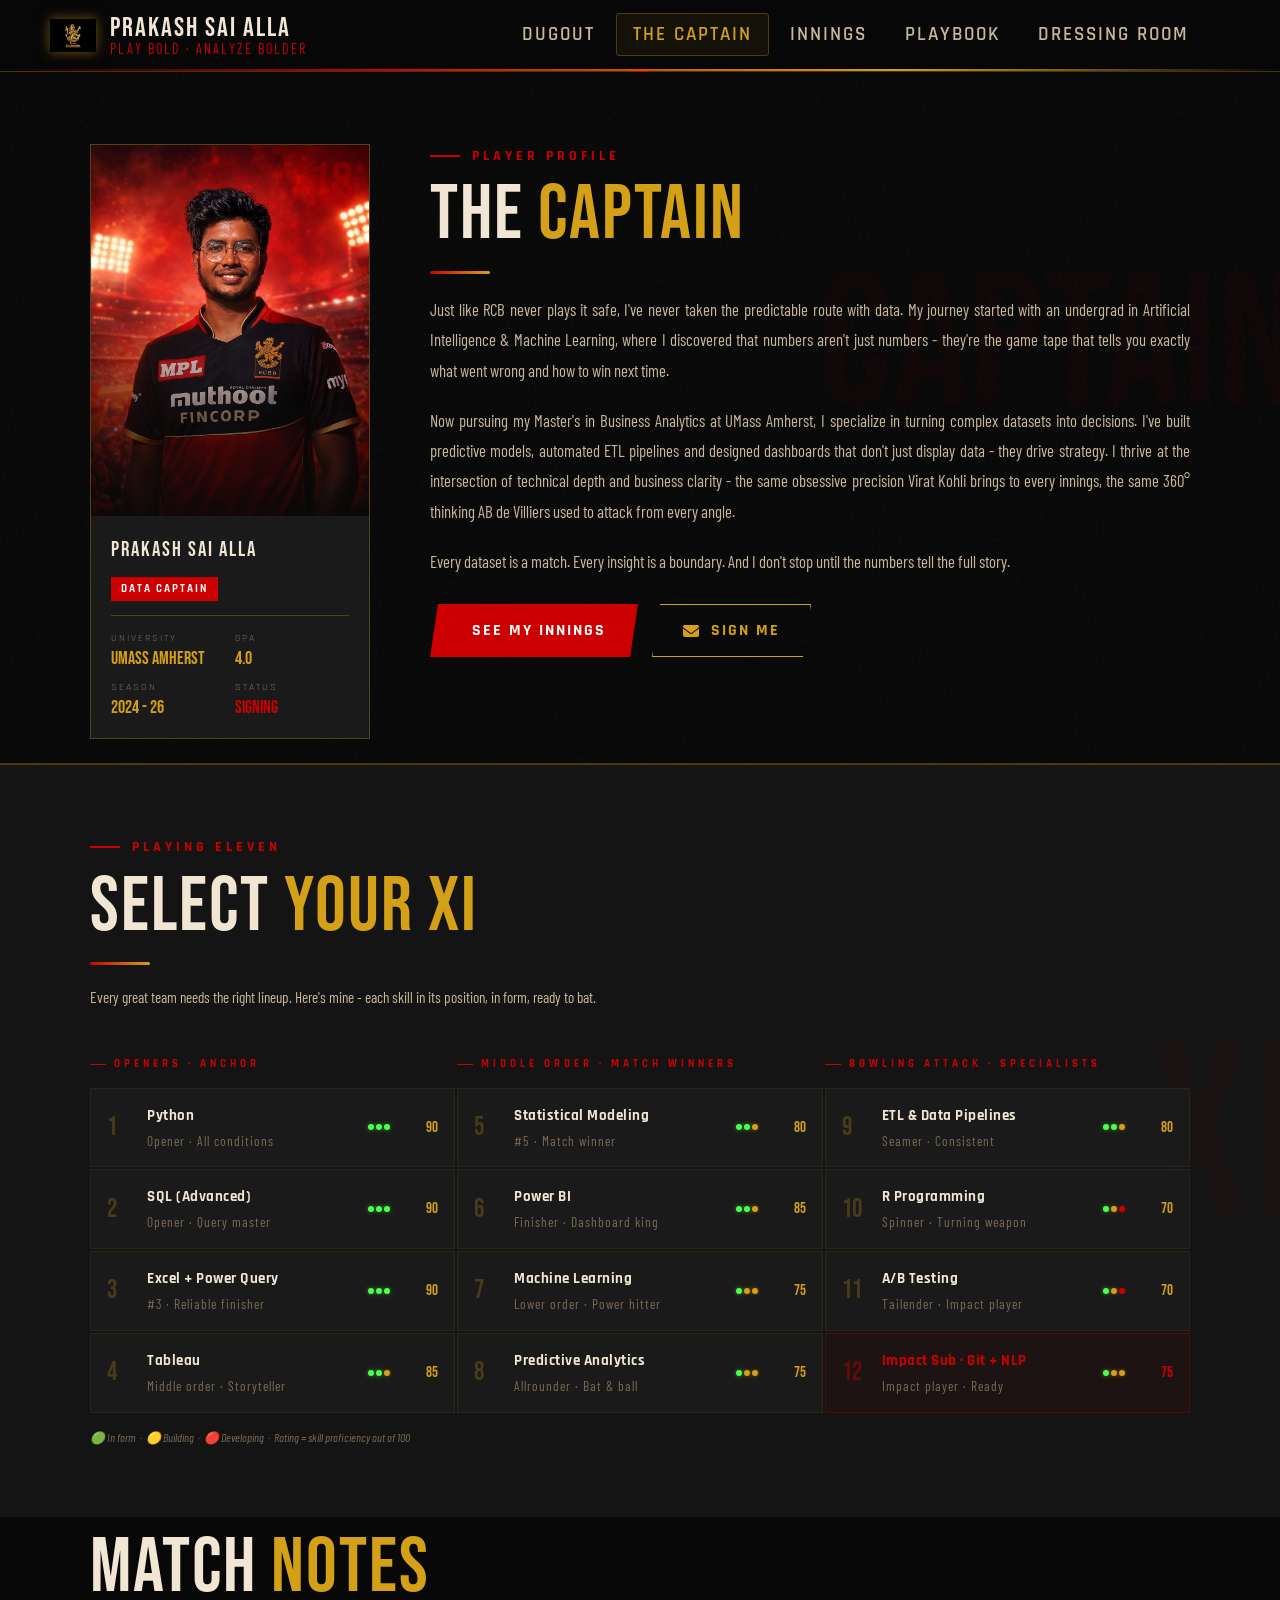
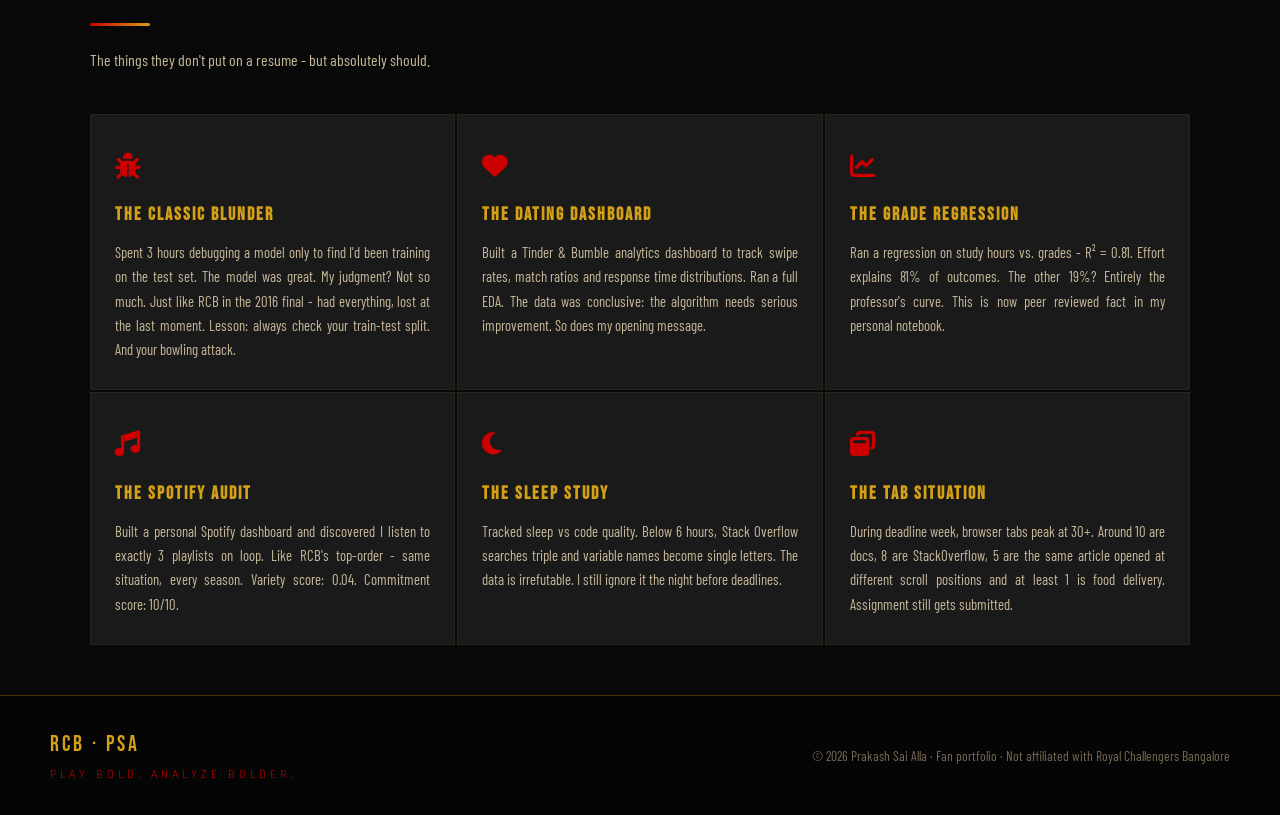
==== captain.html @ 098ae351 "Initial commit" ====
<!DOCTYPE html>
<html lang="en">
<head>
  <meta charset="UTF-8">
  <meta name="viewport" content="width=device-width, initial-scale=1.0">
  <title>The Captain · Prakash Sai Alla</title>
    <link rel="icon" type="image/png" href="[data-uri]">
  <link rel="stylesheet" href="assets/styles.css">
  <link rel="stylesheet" href="https://cdnjs.cloudflare.com/ajax/libs/font-awesome/6.5.0/css/all.min.css">
  <style>
    .page-hero {
      padding: 10px 50px 24px;
      position: relative;
      overflow: hidden;
      border-bottom: 1px solid var(--rcb-line);
      top: var(--nav-h);
      padding-top: var(--nav-h);
    }

    .page-hero::before {
      content: 'CAPTAIN';
      position: absolute;
      right: -20px; top: 40%;
      transform: translateY(-50%);
      font-family: var(--font-display);
      font-size: clamp(6rem, 15vw, 14rem);
      color: rgba(204,0,0,0.04);
      line-height: 1;
      pointer-events: none;
      white-space: nowrap;
    }

    .page-hero-inner {
      max-width: 1100px;
      margin: 0 auto;
      display: grid;
      grid-template-columns: 280px 1fr;
      gap: 60px;
      align-items: start;
    }

    /* Player card */
    .player-card {
      background: var(--rcb-card);
      border: 1px solid var(--rcb-line);
      position: relative;
      overflow: hidden;
    }

    .player-card::before {
      content: '';
      position: absolute;
      top: 0; left: 0; right: 0;
      height: 3px;
      background: linear-gradient(90deg, var(--rcb-red), var(--rcb-gold));
    }

    .player-photo-wrap {
      width: 100%;
      aspect-ratio: 3/4;
      background:
        radial-gradient(ellipse at 50% 30%, rgba(204,0,0,0.45) 0%, rgba(100,0,0,0.2) 45%, transparent 70%),
        radial-gradient(ellipse at 50% 100%, rgba(212,160,23,0.12) 0%, transparent 60%),
        linear-gradient(160deg, #1a0000 0%, #0f0f0f 100%);
      display: flex;
      align-items: center;
      justify-content: center;
      position: relative;
      overflow: hidden;
    }

    .player-photo-wrap img {
      width: 100%;
      height: 100%;
      object-fit: cover;
      object-position: center top;
    }

    .player-photo-placeholder {
      font-family: var(--font-display);
      font-size: 5rem;
      color: var(--rcb-red);
      opacity: 0.3;
    }

    .player-photo-overlay {
      position: absolute;
      bottom: 0; left: 0; right: 0;
      height: 60%;
      background: linear-gradient(transparent, rgba(8,8,8,0.9));
    }

    .player-info {
      padding: 16px 20px 20px;
    }

    .player-number {
      font-family: var(--font-display);
      font-size: 3.5rem;
      color: var(--rcb-red);
      line-height: 1;
      opacity: 0.3;
      position: absolute;
      top: 12px; right: 16px;
    }

    .player-name {
      font-family: var(--font-display);
      font-size: 1.3rem;
      letter-spacing: 2px;
      color: var(--text-primary);
      margin-bottom: 4px;
    }

    .player-role-badge {
      display: inline-block;
      background: var(--rcb-red);
      color: #fff;
      font-family: var(--font-heading);
      font-size: 0.68rem;
      font-weight: 700;
      letter-spacing: 2px;
      text-transform: uppercase;
      padding: 3px 10px;
      margin-bottom: 14px;
    }

    .player-stats-mini {
      border-top: 1px solid var(--rcb-line);
      padding-top: 14px;
      display: grid;
      grid-template-columns: 1fr 1fr;
      gap: 10px;
    }

    .mini-stat-label {
      font-family: var(--font-heading);
      font-size: 0.65rem;
      letter-spacing: 2px;
      text-transform: uppercase;
      color: var(--text-muted);
    }

    .mini-stat-value {
      font-family: var(--font-display);
      font-size: 1.1rem;
      color: var(--rcb-gold);
      line-height: 1.2;
    }

    /* Bio side */
    .captain-bio { position: relative; z-index: 1; }

    .captain-bio .section-heading { margin-bottom: 20px; }

    .captain-bio p {
      font-size: 1.05rem;
      color: var(--text-secondary);
      line-height: 1.8;
      margin-bottom: 20px;
      text-align: justify;
    }

    /* Off-field section */
    .off-field {
      padding: 50px 50px;
      border-top: 1px solid var(--rcb-line);
    }

    .off-field-inner { max-width: 1100px; margin: 0 auto; }

    .off-field-grid {
      display: grid;
      grid-template-columns: repeat(3, 1fr);
      gap: 2px;
      margin-top: 40px;
    }

    .off-field-card {
      background: var(--rcb-card);
      padding: 28px 24px;
      border: 1px solid rgba(212,160,23,0.08);
      position: relative;
      overflow: hidden;
      transition: border-color 0.3s;
    }

    .off-field-card:hover { border-color: rgba(204,0,0,0.3); }

    .off-field-card::after {
      content: '';
      position: absolute;
      bottom: 0; left: 0; right: 0;
      height: 2px;
      background: linear-gradient(90deg, var(--rcb-red), var(--rcb-gold));
      transform: scaleX(0);
      transform-origin: left;
      transition: transform 0.4s var(--ease);
    }

    .off-field-card:hover::after { transform: scaleX(1); }

    .off-field-icon { font-size: 1.6rem; color: var(--rcb-red); margin-bottom: 14px; }
    .off-field-card h4 {
      font-family: var(--font-display);
      font-size: 1.1rem;
      letter-spacing: 2px;
      color: var(--rcb-gold);
      margin-bottom: 10px;
    }
    .off-field-card p { font-size: 0.92rem; color: var(--text-secondary); line-height: 1.65; text-align: justify; }

    /* Skills section */
    .skills-section {
      padding: 50px 50px;
      background: var(--rcb-panel);
      border-top: 1px solid var(--rcb-line);
    }

    .skills-inner { max-width: 1100px; margin: 0 auto; }

    .skills-grid {
      display: grid;
      grid-template-columns: 1fr 1fr;
      gap: 40px;
      margin-top: 40px;
    }

    .skill-row { margin-bottom: 20px; }

    .skill-row-header {
      display: flex;
      justify-content: space-between;
      margin-bottom: 8px;
    }

    .skill-row-name {
      font-family: var(--font-heading);
      font-weight: 700;
      font-size: 0.95rem;
      letter-spacing: 1px;
      text-transform: uppercase;
      color: var(--text-primary);
    }

    .skill-row-pct {
      font-family: var(--font-display);
      font-size: 1rem;
      color: var(--rcb-gold);
    }

    .skill-track {
      height: 6px;
      background: rgba(255,255,255,0.06);
      border-radius: 0;
      overflow: hidden;
      position: relative;
    }

    .skill-fill {
      height: 100%;
      width: 0;
      background: linear-gradient(90deg, var(--rcb-red), var(--rcb-gold));
      transition: width 1.4s var(--ease);
      position: relative;
    }

    .skill-fill::after {
      content: '';
      position: absolute;
      right: 0; top: -2px;
      width: 10px; height: 10px;
      background: var(--rcb-gold);
      border-radius: 50%;
      box-shadow: 0 0 8px var(--rcb-gold);
    }

    @media (max-width: 900px) {
      .page-hero-inner { grid-template-columns: 1fr; }
      .player-card { max-width: 280px; }
      .off-field-grid { grid-template-columns: 1fr; }
      .skills-grid { grid-template-columns: 1fr; }
      .page-hero, .off-field, .skills-section { padding-left: 24px; padding-right: 24px; }
    }
  </style>
</head>
<body>

<!-- Scroll progress -->
<div id="scroll-progress"></div>
<!-- Confetti -->
<canvas id="confetti-canvas" style="display: none;"></canvas>
<!-- Easter egg -->
<div id="easter-egg-flash" class="easter-egg-flash"></div>

</div>
<div id="loading-screen">
  <img src="assets/images/rcb-logo-dark.png" alt="RCB"
       style="width:110px;height:auto;filter:drop-shadow(0 0 28px rgba(212,160,23,0.75));animation:crestFloat 4s ease-in-out infinite;">
  <div class="loader-motto">Play Bold · Analyze Bolder</div>
  <div class="loader-bar-wrap"><div class="loader-bar"></div></div>
</div>

<header class="main-header" >
  <nav class="navbar">
    <a href="index.html" class="nav-brand">
      <img src="assets/images/rcb-logo-dark.png" alt="RCB" style="width:46px;height:auto;filter:drop-shadow(0 0 6px rgba(212,160,23,0.5));">
      <div class="nav-brand-text">
        <span class="nav-brand-name">PRAKASH SAI ALLA</span>
        <span class="nav-brand-sub">Play Bold · Analyze Bolder</span>
      </div>
    </a>
    <ul class="nav-links">
      <li><a href="index.html">Dugout</a></li>
      <li><a href="captain.html" class="current">The Captain</a></li>
      <li><a href="innings.html">Innings</a></li>
      <li><a href="playbook.html">Playbook</a></li>
      <li><a href="dressing-room.html">Dressing Room</a></li>
    </ul>
    <div class="nav-controls">
      <button class="hamburger" id="hamburger"><span></span><span></span><span></span></button>
    </div>
  </nav>
</header>

<ul class="mobile-nav" id="mobile-nav" >
  <li><a href="index.html">Dugout</a></li>
  <li><a href="captain.html" class="current">The Captain</a></li>
  <li><a href="innings.html">Innings</a></li>
  <li><a href="playbook.html">Playbook</a></li>
  <li><a href="dressing-room.html">Dressing Room</a></li>
</ul>

<!-- Page Hero -->
<section class="page-hero">
  <div class="page-hero-inner">
    <!-- Player Card -->
    <div class="player-card" data-reveal>
      <div class="player-photo-wrap">
        <img src="assets/images/profile.jpg" alt="Prakash Sai Alla">
        <div class="player-photo-overlay"></div>
      </div>
      <div class="player-number">18</div>
      <div class="player-info">
        <div class="player-name">PRAKASH SAI ALLA</div>
        <div class="player-role-badge">Data Captain</div>
        <div class="player-stats-mini">
          <div>
            <div class="mini-stat-label">University</div>
            <div class="mini-stat-value">UMass Amherst</div>
          </div>
          <div>
            <div class="mini-stat-label">GPA</div>
            <div class="mini-stat-value">4.0</div>
          </div>
          <div>
            <div class="mini-stat-label">Season</div>
            <div class="mini-stat-value">2024 - 26</div>
          </div>
          <div>
            <div class="mini-stat-label">Status</div>
            <div class="mini-stat-value" style="color:var(--rcb-red)">Signing</div>
          </div>
        </div>
      </div>
    </div>

    <!-- Bio -->
    <div class="captain-bio" data-reveal>
      <div class="section-label">Player Profile</div>
      <div class="section-heading">THE <em>CAPTAIN</em></div>
      <div class="gold-divider"></div>
      <p>
        Just like RCB never plays it safe, I've never taken the predictable route with data. My journey started with an undergrad in Artificial Intelligence & Machine Learning, where I discovered that numbers aren't just numbers - they're the game tape that tells you exactly what went wrong and how to win next time.
      </p>
      <p>
        Now pursuing my Master's in Business Analytics at UMass Amherst, I specialize in turning complex datasets into decisions. I've built predictive models, automated ETL pipelines and designed dashboards that don't just display data - they drive strategy. I thrive at the intersection of technical depth and business clarity - the same obsessive precision Virat Kohli brings to every innings, the same 360° thinking AB de Villiers used to attack from every angle.
      </p>
      <p>
        Every dataset is a match. Every insight is a boundary. And I don't stop until the numbers tell the full story.
      </p>
      <div style="display:flex;gap:14px;flex-wrap:wrap;margin-top:28px;">
        <a href="innings.html" class="btn-rcb"><i class="fas fa-cricket-ball"></i> See My Innings</a>
        <a href="dressing-room.html" class="btn-rcb-outline"><i class="fas fa-envelope"></i> Sign Me</a>
      </div>
    </div>
  </div>
</section>

<!-- Select Your XI - Skills as Playing XI -->
<section class="xi-section position-relative">
  <div class="xi-inner">
    <div class="section-label">Playing Eleven</div>
    <div class="section-heading">SELECT <em>YOUR XI</em></div>
    <div class="gold-divider"></div>
    <p style="color:var(--text-secondary);font-size:0.95rem;margin-bottom:8px;">Every great team needs the right lineup. Here's mine - each skill in its position, in form, ready to bat.</p>

    <div class="xi-pitch">
      <!-- OPENERS -->
      <div class="xi-column">
        <div class="xi-group-label">Openers · Anchor</div>
        <div class="xi-card">
          <div class="xi-number">1</div>
          <div class="xi-info">
            <div class="xi-skill-name">Python</div>
            <div class="xi-position">Opener · All conditions</div>
          </div>
          <div class="xi-form"><div class="xi-form-dot form-high"></div><div class="xi-form-dot form-high"></div><div class="xi-form-dot form-high"></div></div>
          <div class="xi-rating">90</div>
        </div>
        <div class="xi-card">
          <div class="xi-number">2</div>
          <div class="xi-info">
            <div class="xi-skill-name">SQL (Advanced)</div>
            <div class="xi-position">Opener · Query master</div>
          </div>
          <div class="xi-form"><div class="xi-form-dot form-high"></div><div class="xi-form-dot form-high"></div><div class="xi-form-dot form-high"></div></div>
          <div class="xi-rating">90</div>
        </div>
        <div class="xi-card">
          <div class="xi-number">3</div>
          <div class="xi-info">
            <div class="xi-skill-name">Excel + Power Query</div>
            <div class="xi-position">#3 · Reliable finisher</div>
          </div>
          <div class="xi-form"><div class="xi-form-dot form-high"></div><div class="xi-form-dot form-high"></div><div class="xi-form-dot form-high"></div></div>
          <div class="xi-rating">90</div>
        </div>
        <div class="xi-card">
          <div class="xi-number">4</div>
          <div class="xi-info">
            <div class="xi-skill-name">Tableau</div>
            <div class="xi-position">Middle order · Storyteller</div>
          </div>
          <div class="xi-form"><div class="xi-form-dot form-high"></div><div class="xi-form-dot form-high"></div><div class="xi-form-dot form-mid"></div></div>
          <div class="xi-rating">85</div>
        </div>
      </div>

      <!-- MIDDLE ORDER -->
      <div class="xi-column">
        <div class="xi-group-label">Middle Order · Match Winners</div>
        <div class="xi-card">
          <div class="xi-number">5</div>
          <div class="xi-info">
            <div class="xi-skill-name">Statistical Modeling</div>
            <div class="xi-position">#5 · Match winner</div>
          </div>
          <div class="xi-form"><div class="xi-form-dot form-high"></div><div class="xi-form-dot form-high"></div><div class="xi-form-dot form-mid"></div></div>
          <div class="xi-rating">80</div>
        </div>
        <div class="xi-card">
          <div class="xi-number">6</div>
          <div class="xi-info">
            <div class="xi-skill-name">Power BI</div>
            <div class="xi-position">Finisher · Dashboard king</div>
          </div>
          <div class="xi-form"><div class="xi-form-dot form-high"></div><div class="xi-form-dot form-high"></div><div class="xi-form-dot form-mid"></div></div>
          <div class="xi-rating">85</div>
        </div>
        <div class="xi-card">
          <div class="xi-number">7</div>
          <div class="xi-info">
            <div class="xi-skill-name">Machine Learning</div>
            <div class="xi-position">Lower order · Power hitter</div>
          </div>
          <div class="xi-form"><div class="xi-form-dot form-high"></div><div class="xi-form-dot form-mid"></div><div class="xi-form-dot form-mid"></div></div>
          <div class="xi-rating">75</div>
        </div>
        <div class="xi-card">
          <div class="xi-number">8</div>
          <div class="xi-info">
            <div class="xi-skill-name">Predictive Analytics</div>
            <div class="xi-position">Allrounder · Bat &amp; ball</div>
          </div>
          <div class="xi-form"><div class="xi-form-dot form-high"></div><div class="xi-form-dot form-mid"></div><div class="xi-form-dot form-mid"></div></div>
          <div class="xi-rating">75</div>
        </div>
      </div>

      <!-- BOWLING ATTACK -->
      <div class="xi-column">
        <div class="xi-group-label">Bowling Attack · Specialists</div>
        <div class="xi-card">
          <div class="xi-number">9</div>
          <div class="xi-info">
            <div class="xi-skill-name">ETL &amp; Data Pipelines</div>
            <div class="xi-position">Seamer · Consistent</div>
          </div>
          <div class="xi-form"><div class="xi-form-dot form-high"></div><div class="xi-form-dot form-high"></div><div class="xi-form-dot form-mid"></div></div>
          <div class="xi-rating">80</div>
        </div>
        <div class="xi-card">
          <div class="xi-number">10</div>
          <div class="xi-info">
            <div class="xi-skill-name">R Programming</div>
            <div class="xi-position">Spinner · Turning weapon</div>
          </div>
          <div class="xi-form"><div class="xi-form-dot form-high"></div><div class="xi-form-dot form-mid"></div><div class="xi-form-dot form-build"></div></div>
          <div class="xi-rating">70</div>
        </div>
        <div class="xi-card">
          <div class="xi-number">11</div>
          <div class="xi-info">
            <div class="xi-skill-name">A/B Testing</div>
            <div class="xi-position">Tailender · Impact player</div>
          </div>
          <div class="xi-form"><div class="xi-form-dot form-high"></div><div class="xi-form-dot form-mid"></div><div class="xi-form-dot form-build"></div></div>
          <div class="xi-rating">70</div>
        </div>
        <div class="xi-card" style="border-color:rgba(204,0,0,0.25);background:rgba(204,0,0,0.05);">
          <div class="xi-number" style="color:rgba(204,0,0,0.4);">12</div>
          <div class="xi-info">
            <div class="xi-skill-name" style="color:var(--rcb-red);">Impact Sub · Git + NLP</div>
            <div class="xi-position">Impact player · Ready</div>
          </div>
          <div class="xi-form"><div class="xi-form-dot form-high"></div><div class="xi-form-dot form-mid"></div><div class="xi-form-dot form-mid"></div></div>
          <div class="xi-rating" style="color:var(--rcb-red);">75</div>
        </div>
      </div>
    </div>

    <p style="font-size:0.75rem;color:var(--text-muted);margin-top:14px;font-style:italic;">
      🟢 In form &nbsp;·&nbsp; 🟡 Building &nbsp;·&nbsp; 🔴 Developing &nbsp;·&nbsp; Rating = skill proficiency out of 100
    </p>
  </div>
</section>

<!-- Between the Overs -->
<section class="off-field">
  <div class="off-field-inner">
    <div class="section-label">Between the Overs</div>
    <div class="section-heading">MATCH <em>NOTES</em></div>
    <div class="gold-divider"></div>
    <p style="color:var(--text-secondary);font-size:1rem;margin-bottom:32px;">The things they don't put on a resume - but absolutely should.</p>
    <div class="off-field-grid">
      <div class="off-field-card" data-reveal>
        <div class="off-field-icon"><i class="fas fa-bug"></i></div>
        <h4>The Classic Blunder</h4>
        <p>Spent 3 hours debugging a model only to find I'd been training on the test set. The model was great. My judgment? Not so much. Just like RCB in the 2016 final - had everything, lost at the last moment. Lesson: always check your train-test split. And your bowling attack.</p>
      </div>
      <div class="off-field-card" data-reveal>
        <div class="off-field-icon"><i class="fas fa-heart"></i></div>
        <h4>The Dating Dashboard</h4>
        <p>Built a Tinder &amp; Bumble analytics dashboard to track swipe rates, match ratios and response time distributions. Ran a full EDA. The data was conclusive: the algorithm needs serious improvement. So does my opening message.</p>
      </div>
      <div class="off-field-card" data-reveal>
        <div class="off-field-icon"><i class="fas fa-chart-line"></i></div>
        <h4>The Grade Regression</h4>
        <p>Ran a regression on study hours vs. grades - R² = 0.81. Effort explains 81% of outcomes. The other 19%? Entirely the professor's curve. This is now peer reviewed fact in my personal notebook.</p>
      </div>
      <div class="off-field-card" data-reveal>
        <div class="off-field-icon"><i class="fas fa-music"></i></div>
        <h4>The Spotify Audit</h4>
        <p>Built a personal Spotify dashboard and discovered I listen to exactly 3 playlists on loop. Like RCB's top-order - same situation, every season. Variety score: 0.04. Commitment score: 10/10.</p>
      </div>
      <div class="off-field-card" data-reveal>
        <div class="off-field-icon"><i class="fas fa-moon"></i></div>
        <h4>The Sleep Study</h4>
        <p>Tracked sleep vs code quality. Below 6 hours, Stack Overflow searches triple and variable names become single letters. The data is irrefutable. I still ignore it the night before deadlines.</p>
      </div>
      <div class="off-field-card" data-reveal>
        <div class="off-field-icon"><i class="fas fa-window-restore"></i></div>
        <h4>The Tab Situation</h4>
        <p>During deadline week, browser tabs peak at 30+. Around 10 are docs, 8 are StackOverflow, 5 are the same article opened at different scroll positions and at least 1 is food delivery. Assignment still gets submitted.</p>
      </div>
    </div>
  </div>
</section>



<footer>
  <div>
    <div class="footer-brand">RCB · PSA</div>
    <div class="footer-motto">Play Bold. Analyze Bolder.</div>
  </div>
  <p>© 2026 Prakash Sai Alla · Fan portfolio · Not affiliated with Royal Challengers Bangalore</p>
</footer>

<script src="assets/script.js"></script>
<script>
  // Skill bars on scroll
  const fills = document.querySelectorAll('.skill-fill');
  const obs = new IntersectionObserver(entries => {
    entries.forEach(e => {
      if (e.isIntersecting) {
        e.target.style.width = e.target.getAttribute('data-progress') + '%';
        obs.unobserve(e.target);
      }
    });
  }, { threshold: 0.3 });
  fills.forEach(f => obs.observe(f));
</script>
</body>
</html>
---- assets/styles.css ----
/* ============================================================
   RCB PORTFOLIO - Royal Challengers Bangalore Theme
   Play Bold. Analyze Bolder.
   ============================================================ */

@import url('https://fonts.googleapis.com/css2?family=Bebas+Neue&family=Rajdhani:wght@400;500;600;700&family=Barlow+Condensed:ital,wght@0,300;0,400;0,600;0,700;1,400&family=Fira+Code:wght@400;500&display=swap');

:root {
  --rcb-red:      #CC0000;
  --rcb-red-dark: #990000;
  --rcb-red-glow: rgba(204,0,0,0.35);
  --rcb-gold:     #D4A017;
  --rcb-gold-lt:  #F0C040;
  --rcb-black:    #080808;
  --rcb-dark:     #0f0f0f;
  --rcb-panel:    #141414;
  --rcb-card:     #1a1a1a;
  --rcb-line:     rgba(212,160,23,0.3);
  --text-primary: #f0e6d3;
  --text-secondary:#c8b89a;
  --text-muted:   #7a6a55;
  --nav-h:        72px;
  --font-display: 'Bebas Neue', sans-serif;
  --font-heading: 'Rajdhani', sans-serif;
  --font-body:    'Barlow Condensed', sans-serif;
  --font-mono:    'Fira Code', monospace;
  --ease:         cubic-bezier(0.25, 0.46, 0.45, 0.94);
}

/* ===== Reset ===== */
*, *::before, *::after { margin:0; padding:0; box-sizing:border-box; }
html { scroll-behavior: smooth; overflow-x: hidden; margin: 0; padding: 0; }
* { box-sizing: border-box; }

body {
  font-family: var(--font-body);
  background: var(--rcb-black);
  color: var(--text-primary);
  font-size: 17px;
  line-height: 1.7;
  overflow-x: hidden;
}

/* Stadium noise texture overlay */
body::before {
  content: '';
  position: fixed;
  inset: 0;
  background-image: url("data:image/svg+xml,%3Csvg viewBox='0 0 256 256' xmlns='http://www.w3.org/2000/svg'%3E%3Cfilter id='noise'%3E%3CfeTurbulence type='fractalNoise' baseFrequency='0.9' numOctaves='4' stitchTiles='stitch'/%3E%3C/filter%3E%3Crect width='100%25' height='100%25' filter='url(%23noise)' opacity='0.04'/%3E%3C/svg%3E");
  pointer-events: none;
  z-index: 0;
  opacity: 0.6;
}

a { color: var(--rcb-gold); text-decoration: none; transition: color 0.3s; }
a:hover { color: var(--rcb-gold-lt); }

img { max-width: 100%; display: block; }

/* ===== Loading Screen ===== */
#loading-screen {
  position: fixed;
  inset: 0;
  background: var(--rcb-black);
  z-index: 9999;
  display: flex;
  flex-direction: column;
  align-items: center;
  justify-content: center;
  gap: 16px;
  transition: opacity 0.7s ease, visibility 0.7s ease;
}

#loading-screen.hidden { opacity: 0; visibility: hidden; pointer-events: none; }

.loader-badge {
  width: 90px;
  height: 90px;
  border: 3px solid var(--rcb-red);
  border-radius: 50%;
  display: flex;
  align-items: center;
  justify-content: center;
  position: relative;
  animation: badgeSpin 2s linear infinite;
  box-shadow: 0 0 30px var(--rcb-red-glow), inset 0 0 20px rgba(204,0,0,0.1);
}

.loader-badge::before {
  content: '';
  position: absolute;
  inset: 6px;
  border: 1px solid var(--rcb-gold);
  border-radius: 50%;
  opacity: 0.4;
}

@keyframes badgeSpin {
  0%   { box-shadow: 0 0 20px var(--rcb-red-glow); }
  50%  { box-shadow: 0 0 50px var(--rcb-red-glow), 0 0 80px rgba(204,0,0,0.15); }
  100% { box-shadow: 0 0 20px var(--rcb-red-glow); }
}

.loader-badge-text {
  font-family: var(--font-display);
  font-size: 2rem;
  color: var(--rcb-gold);
  letter-spacing: 2px;
}

.loader-motto {
  font-family: var(--font-heading);
  font-size: 1.05rem;
  color: var(--rcb-red);
  letter-spacing: 4px;
  text-transform: uppercase;
  animation: mottoPulse 1.5s ease-in-out infinite;
}

@keyframes mottoPulse {
  0%, 100% { opacity: 0.5; }
  50%       { opacity: 1; }
}

.loader-bar-wrap {
  width: 140px;
  height: 2px;
  background: rgba(212,160,23,0.15);
  border-radius: 2px;
  overflow: hidden;
}

.loader-bar {
  height: 100%;
  width: 0;
  background: linear-gradient(90deg, var(--rcb-red), var(--rcb-gold));
  animation: loaderFill 1s var(--ease) 0.3s forwards;
}

@keyframes loaderFill { to { width: 100%; } }

/* ===== Header / Nav ===== */
.main-header {
  position: fixed;
  top: 0; left: 0;
  width: 100%;
  height: var(--nav-h);
  z-index: 1000;
  background: rgba(8,8,8,0.92);
  backdrop-filter: blur(16px);
  border-bottom: 1px solid var(--rcb-line);
}

/* Ensure fixed header never creates flow space */
header { margin: 0; padding: 0; }

.main-header::after {
  content: '';
  position: absolute;
  bottom: 0; left: 0;
  width: 100%; height: 2px;
  background: linear-gradient(90deg, transparent, var(--rcb-red) 30%, var(--rcb-gold) 70%, transparent);
}

.navbar {
  width: 100%;
  height: 100%;
  padding: 0 50px;
  display: flex;
  align-items: center;
}

.nav-brand {
  display: flex;
  align-items: center;
  gap: 14px;
  text-decoration: none;
  flex-shrink: 0;
}

.nav-crest {
  width: 36px;
  height: 36px;
  border: 2px solid var(--rcb-red);
  border-radius: 50%;
  display: flex;
  align-items: center;
  justify-content: center;
  font-family: var(--font-display);
  font-size: 1rem;
  color: var(--rcb-gold);
  box-shadow: 0 0 10px rgba(204,0,0,0.3);
  flex-shrink: 0;
}

.nav-brand-text {
  display: flex;
  flex-direction: column;
  line-height: 1;
}

.nav-brand-name {
  font-family: var(--font-display);
  font-size: 1.7rem;
  color: var(--text-primary);
  letter-spacing: 2px;
}

.nav-brand-sub {
  font-family: var(--font-body);
  font-size: 0.88rem;
  color: var(--rcb-red);
  letter-spacing: 2px;
  text-transform: uppercase;
}

.nav-links {
  display: flex;
  list-style: none;
  gap: 4px;
  margin-left: auto;
  align-items: center;
}

.nav-links a {
  font-family: var(--font-heading);
  font-size: 1.18rem;
  font-weight: 600;
  color: var(--text-secondary);
  text-decoration: none;
  letter-spacing: 2px;
  text-transform: uppercase;
  padding: 8px 16px;
  border: 1px solid transparent;
  border-radius: 3px;
  transition: all 0.3s;
  position: relative;
}

.nav-links a:hover,
.nav-links a.current {
  color: var(--rcb-gold);
  border-color: rgba(212,160,23,0.3);
  background: rgba(212,160,23,0.06);
}

.nav-links a.current::after {
  content: '';
  position: fixed;
  bottom: -1px; left: 50%;
  transform: translateX(-50%);
  width: 20px; height: 2px;
  background: var(--rcb-red);
}

.nav-controls {
  display: flex;
  align-items: center;
  gap: 12px;
  margin-left: 24px;
  flex-shrink: 0;
}

.theme-toggle { display: none !important; }

.hamburger {
  display: none;
  flex-direction: column;
  gap: 5px;
  background: none;
  border: none;
  cursor: pointer;
  padding: 4px;
}

.hamburger span {
  display: block;
  width: 22px; height: 2px;
  background: var(--rcb-gold);
  border-radius: 2px;
  transition: all 0.3s;
}

.hamburger.open span:nth-child(1) { transform: rotate(45deg) translate(5px,5px); }
.hamburger.open span:nth-child(2) { opacity: 0; }
.hamburger.open span:nth-child(3) { transform: rotate(-45deg) translate(5px,-5px); }

.mobile-nav {
  display: none;
  position: fixed;
  /* top: var(--nav-h); */
  left: 0; width: 100%;
  background: rgba(8,8,8,0.98);
  border-bottom: 1px solid var(--rcb-line);
  z-index: 999;
  padding: 16px 30px;
  flex-direction: column;
  list-style: none;
}

.mobile-nav.open { display: flex; }

.mobile-nav li { border-bottom: 1px solid rgba(212,160,23,0.1); }
.mobile-nav li:last-child { border: none; }

.mobile-nav a {
  display: block;
  padding: 13px 0;
  font-family: var(--font-heading);
  font-size: 1.1rem;
  font-weight: 600;
  letter-spacing: 2px;
  text-transform: uppercase;
  color: var(--text-secondary);
}

.mobile-nav a:hover { color: var(--rcb-gold); }
.mobile-nav a.current {
  color: var(--rcb-gold);
  padding-left: 14px;
  border-left: 3px solid var(--rcb-red);
}

/* ===== Section Utilities ===== */
.section-label {
  font-family: var(--font-heading);
  font-size: 0.9rem;
  font-weight: 700;
  letter-spacing: 4px;
  text-transform: uppercase;
  color: var(--rcb-red);
  margin-bottom: 12px;
  display: flex;
  align-items: center;
  gap: 12px;
}

.section-label::before {
  content: '';
  display: inline-block;
  width: 30px; height: 2px;
  background: var(--rcb-red);
}

.section-heading {
  font-family: var(--font-display);
  font-size: clamp(2.8rem, 6vw, 5rem);
  color: var(--text-primary);
  line-height: 0.92;
  letter-spacing: 2px;
}

.section-heading span { color: var(--rcb-red); }
.section-heading em { color: var(--rcb-gold); font-style: normal; }

.gold-divider {
  width: 60px; height: 3px;
  background: linear-gradient(90deg, var(--rcb-red), var(--rcb-gold));
  margin: 20px 0;
  border-radius: 2px;
}

/* ===== Buttons ===== */
.btn-rcb {
  display: inline-flex;
  align-items: center;
  gap: 10px;
  padding: 13px 32px;
  background: var(--rcb-red);
  color: #fff;
  font-family: var(--font-heading);
  font-size: 1rem;
  font-weight: 700;
  letter-spacing: 2px;
  text-transform: uppercase;
  text-decoration: none;
  border: none;
  cursor: pointer;
  clip-path: polygon(8px 0%, 100% 0%, calc(100% - 8px) 100%, 0% 100%);
  transition: all 0.3s;
  position: relative;
  overflow: hidden;
}

.btn-rcb::before {
  content: '';
  position: absolute;
  inset: 0;
  background: linear-gradient(90deg, transparent, rgba(255,255,255,0.12), transparent);
  transform: translateX(-100%);
  transition: transform 0.5s;
}

.btn-rcb:hover::before { transform: translateX(100%); }
.btn-rcb:hover { background: #e60000; box-shadow: 0 0 30px var(--rcb-red-glow); color: #fff; }

.btn-rcb-outline {
  display: inline-flex;
  align-items: center;
  gap: 10px;
  padding: 12px 30px;
  background: transparent;
  color: var(--rcb-gold);
  font-family: var(--font-heading);
  font-size: 1rem;
  font-weight: 700;
  letter-spacing: 2px;
  text-transform: uppercase;
  text-decoration: none;
  border: 1px solid var(--rcb-gold);
  cursor: pointer;
  clip-path: polygon(8px 0%, 100% 0%, calc(100% - 8px) 100%, 0% 100%);
  transition: all 0.3s;
}

.btn-rcb-outline:hover {
  background: rgba(212,160,23,0.1);
  box-shadow: 0 0 20px rgba(212,160,23,0.2);
  color: var(--rcb-gold-lt);
}

/* ===== Footer ===== */
footer {
  background: #050505;
  border-top: 1px solid var(--rcb-line);
  padding: 30px 50px;
  display: flex;
  align-items: center;
  justify-content: space-between;
  flex-wrap: wrap;
  gap: 16px;
}

.footer-brand {
  font-family: var(--font-display);
  font-size: 1.4rem;
  color: var(--rcb-gold);
  letter-spacing: 3px;
}

.footer-motto {
  font-family: var(--font-heading);
  font-size: 0.78rem;
  letter-spacing: 4px;
  text-transform: uppercase;
  color: var(--rcb-red);
}

footer p {
  font-family: var(--font-body);
  font-size: 0.85rem;
  color: var(--text-muted);
}

/* ===== Light mode ===== */
body.light-mode {
  --rcb-black:   #faf7f2;
  --rcb-dark:    #f0ebe3;
  --rcb-panel:   #e8e2d8;
  --rcb-card:    #ede7dc;
  --text-primary:#1a1008;
  --text-secondary:#3d2e1a;
  --text-muted:  #8a7a60;
}

body.light-mode .main-header { background: rgba(250,247,242,0.95); }
body.light-mode .mobile-nav  { background: rgba(250,247,242,0.98); }

/* ===== Responsive ===== */
@media (max-width: 768px) {
  .nav-links { display: none; }
  .hamburger { display: flex; }
  .navbar { padding: 0 24px; }
  footer { padding: 24px; flex-direction: column; text-align: center; }
}

/* ============================================================
   RCB PORTFOLIO - ENHANCED v2
   Champions Edition · IPL 2025 Winners
   ============================================================ */

/* ===== CHAMPIONS BANNER ===== */
.champions-banner {
  background: linear-gradient(90deg, #0a0000, var(--rcb-red-dark), #1a0d00, var(--rcb-red-dark), #0a0000);
  background-size: 400% 100%;
  animation: championsBg 8s ease infinite;
  padding: 8px 0;
  text-align: center;
  position: relative;
  overflow: hidden;
  border-bottom: 1px solid rgba(212,160,23,0.3);
}

@keyframes championsBg {
  0%, 100% { background-position: 0% 50%; }
  50%       { background-position: 100% 50%; }
}

.champions-banner-text {
  font-family: var(--font-display);
  font-size: 0.85rem;
  letter-spacing: 5px;
  color: var(--rcb-gold);
  display: flex;
  align-items: center;
  justify-content: center;
  gap: 16px;
}

.champions-banner-text .trophy { font-size: 1rem; animation: trophyBounce 2s ease-in-out infinite; }
@keyframes trophyBounce { 0%,100%{transform:translateY(0) rotate(-5deg);}50%{transform:translateY(-4px) rotate(5deg);} }

/* ===== RCB LION SVG CREST ===== */
.rcb-crest-svg {
  width: 120px;
  height: 120px;
  margin: 0 auto 20px;
  filter: drop-shadow(0 0 20px rgba(204,0,0,0.5));
  animation: crestFloat 4s ease-in-out infinite;
}

@keyframes crestFloat {
  0%,100% { transform: translateY(0); filter: drop-shadow(0 0 20px rgba(204,0,0,0.5)); }
  50%      { transform: translateY(-8px); filter: drop-shadow(0 0 35px rgba(212,160,23,0.6)); }
}

/* ===== PLAYER TRIBUTE CARDS ===== */
.tribute-section {
  background: var(--rcb-panel);
  border-top: 1px solid var(--rcb-line);
  border-bottom: 1px solid var(--rcb-line);
  padding: 70px 50px;
  overflow: hidden;
  position: relative;
}

.tribute-section::before {
  content: '18 · 17';
  position: absolute;
  right: -20px; top: 50%;
  transform: translateY(-50%);
  font-family: var(--font-display);
  font-size: 15rem;
  color: rgba(204,0,0,0.03);
  line-height: 1;
  pointer-events: none;
  letter-spacing: 20px;
}

.tribute-inner { max-width: 1100px; margin: 0 auto; }

.tribute-grid {
  display: grid;
  grid-template-columns: 1fr 1fr;
  gap: 24px;
  margin-top: 40px;
}

.tribute-card {
  background: var(--rcb-card);
  border: 1px solid rgba(212,160,23,0.1);
  position: relative;
  overflow: hidden;
  transition: all 0.4s var(--ease);
}

.tribute-card:hover { border-color: rgba(204,0,0,0.4); transform: translateY(-6px); box-shadow: 0 20px 50px rgba(204,0,0,0.15); }

.tribute-card-banner {
  height: 6px;
  background: linear-gradient(90deg, var(--rcb-red), var(--rcb-gold));
}

.tribute-card-inner { padding: 28px; }

.tribute-jersey-number {
  font-family: var(--font-display);
  font-size: 5rem;
  line-height: 1;
  color: rgba(204,0,0,0.12);
  position: absolute;
  top: 16px; right: 20px;
  transition: color 0.4s;
}

.tribute-card:hover .tribute-jersey-number { color: rgba(212,160,23,0.18); }

.tribute-player-icon {
  width: 60px; height: 60px;
  background: linear-gradient(135deg, var(--rcb-red-dark), #1a0000);
  border: 2px solid rgba(212,160,23,0.3);
  border-radius: 50%;
  display: flex; align-items: center; justify-content: center;
  font-size: 1.6rem;
  margin-bottom: 16px;
}

.tribute-player-name {
  font-family: var(--font-display);
  font-size: 1.8rem;
  letter-spacing: 2px;
  color: var(--text-primary);
  margin-bottom: 4px;
}

.tribute-player-title {
  font-family: var(--font-heading);
  font-size: 0.72rem;
  font-weight: 700;
  letter-spacing: 3px;
  text-transform: uppercase;
  color: var(--rcb-red);
  margin-bottom: 16px;
}

.tribute-stats-row {
  display: grid;
  grid-template-columns: repeat(4, 1fr);
  gap: 1px;
  background: rgba(212,160,23,0.1);
  border: 1px solid rgba(212,160,23,0.1);
  margin-bottom: 18px;
}

.tribute-stat {
  background: var(--rcb-panel);
  padding: 10px 8px;
  text-align: center;
}

.tribute-stat-val {
  font-family: var(--font-display);
  font-size: 1.2rem;
  color: var(--rcb-gold);
  display: block;
}

.tribute-stat-key {
  font-family: var(--font-heading);
  font-size: 0.6rem;
  letter-spacing: 1px;
  text-transform: uppercase;
  color: var(--text-muted);
}

.tribute-quote {
  font-family: var(--font-body);
  font-size: 1rem;
  font-style: italic;
  color: var(--text-secondary);
  line-height: 1.7;
  border-left: 3px solid var(--rcb-red);
  padding-left: 16px;
  margin: 14px 0;
}

.tribute-connection {
  font-size: 0.9rem;
  color: var(--text-secondary);
  line-height: 1.65;
  margin-top: 14px;
}

.tribute-connection strong { color: var(--rcb-gold); }

/* ===== CHINNASWAMY SECTION ===== */
.chinnaswamy-section {
  padding: 60px 50px;
  text-align: center;
  position: relative;
  overflow: hidden;
}

.chinnaswamy-section::before {
  content: '';
  position: absolute;
  inset: 0;
  background:
    radial-gradient(ellipse at 20% 50%, rgba(204,0,0,0.06) 0%, transparent 60%),
    radial-gradient(ellipse at 80% 50%, rgba(212,160,23,0.04) 0%, transparent 60%);
  pointer-events: none;
}

.stadium-svg-wrap {
  max-width: 700px;
  margin: 30px auto 0;
  opacity: 0.7;
  transition: opacity 0.4s;
}

.stadium-svg-wrap:hover { opacity: 1; }

/* ===== CHAMPIONS TROPHY DISPLAY ===== */
.trophy-section {
  padding: 60px 50px;
  background: linear-gradient(135deg, #0f0000 0%, var(--rcb-black) 50%, #0a0800 100%);
  border-top: 1px solid var(--rcb-line);
  border-bottom: 1px solid var(--rcb-line);
  text-align: center;
}

.trophy-display {
  display: flex;
  align-items: center;
  justify-content: center;
  gap: 40px;
  flex-wrap: wrap;
  margin-top: 36px;
}

.trophy-item {
  text-align: center;
}

.trophy-icon-big {
  font-size: 4rem;
  margin-bottom: 10px;
  display: block;
  animation: trophyShine 3s ease-in-out infinite;
}

@keyframes trophyShine {
  0%,100% { filter: drop-shadow(0 0 8px rgba(212,160,23,0.3)); }
  50%      { filter: drop-shadow(0 0 20px rgba(212,160,23,0.8)); }
}

.trophy-item-title {
  font-family: var(--font-display);
  font-size: 1rem;
  letter-spacing: 2px;
  color: var(--rcb-gold);
  margin-bottom: 4px;
}

.trophy-item-sub {
  font-family: var(--font-heading);
  font-size: 0.7rem;
  letter-spacing: 2px;
  text-transform: uppercase;
  color: var(--text-muted);
}

/* ===== QUOTE WALL ===== */
.quote-wall {
  padding: 70px 50px;
}

.quote-wall-inner { max-width: 1000px; margin: 0 auto; }

.rcb-quote-block {
  background: var(--rcb-card);
  border: 1px solid rgba(212,160,23,0.1);
  padding: 36px 40px;
  position: relative;
  margin-bottom: 16px;
  transition: all 0.3s;
}

.rcb-quote-block:hover { border-color: rgba(204,0,0,0.3); transform: translateX(6px); }

.rcb-quote-block::before {
  content: '"';
  font-family: var(--font-display);
  font-size: 8rem;
  color: rgba(204,0,0,0.08);
  position: absolute;
  top: -20px; left: 20px;
  line-height: 1;
}

.rcb-quote-text {
  font-family: var(--font-body);
  font-size: 1.2rem;
  font-style: italic;
  color: var(--text-secondary);
  line-height: 1.8;
  margin-bottom: 16px;
  position: relative;
  z-index: 1;
}

.rcb-quote-attr {
  display: flex;
  align-items: center;
  gap: 12px;
}

.rcb-quote-line { width: 30px; height: 2px; background: var(--rcb-red); }

.rcb-quote-name {
  font-family: var(--font-display);
  font-size: 0.95rem;
  letter-spacing: 2px;
  color: var(--rcb-gold);
}

/* ===== FIRE SEPARATOR ===== */
.fire-separator {
  display: flex;
  align-items: center;
  justify-content: center;
  gap: 16px;
  padding: 20px 0;
}

.fire-separator-line {
  flex: 1;
  height: 1px;
  background: linear-gradient(90deg, transparent, var(--rcb-red), transparent);
}

.fire-separator-icon {
  font-size: 1.4rem;
  animation: fireFlicker 1.5s ease-in-out infinite;
}

@keyframes fireFlicker {
  0%,100% { transform: scale(1) rotate(-3deg); }
  50%      { transform: scale(1.1) rotate(3deg); }
}

/* ===== RESPONSIVE ADDITIONS ===== */
@media (max-width: 768px) {
  .tribute-grid { grid-template-columns: 1fr; }
  .tribute-stats-row { grid-template-columns: repeat(2, 1fr); }
  .tribute-section, .chinnaswamy-section, .trophy-section, .quote-wall { padding-left: 24px; padding-right: 24px; }
  .rcb-crest-svg { width: 90px; height: 90px; }
}

/* ============================================================
   ENHANCEMENTS v3 - All Suggestions
   ============================================================ */

/* ===== CUSTOM CRICKET BALL CURSOR ===== */
*, *::before, *::after {
  cursor: url("[data-uri]") 16 16, auto !important;
}

a, button, .featured-card, .match-card, .innings-filter, .off-field-card, .tribute-card, .btn-rcb, .btn-rcb-outline {
  cursor: url("[data-uri]") 16 16, pointer;
}


/* ── Unique bat cursor on interactive elements ── */
.btn-rcb, .btn-rcb-outline, .featured-card, .match-card, .innings-filter,
.off-field-card, .match-link, .nav-links a, .hero-social a {
  cursor: url("data:image/svg+xml,%3Csvg%20xmlns%3D%22http%3A//www.w3.org/2000/svg%22%20width%3D%2232%22%20height%3D%2232%22%20viewBox%3D%220%200%2032%2032%22%3E%0A%20%20%3C%21--%20Blade%3A%20wide%20rectangle%20bottom-center%20--%3E%0A%20%20%3Crect%20x%3D%228%22%20y%3D%2214%22%20width%3D%2216%22%20height%3D%2214%22%20rx%3D%222%22%20fill%3D%22%23CC0000%22%20opacity%3D%220.95%22/%3E%0A%20%20%3C%21--%20Shoulder%20taper%20--%3E%0A%20%20%3Crect%20x%3D%2210%22%20y%3D%2211%22%20width%3D%2212%22%20height%3D%225%22%20rx%3D%221%22%20fill%3D%22%23CC0000%22%20opacity%3D%220.9%22/%3E%0A%20%20%3C%21--%20Handle%3A%20thin%20strip%20top-center%20--%3E%0A%20%20%3Crect%20x%3D%2214%22%20y%3D%221%22%20width%3D%224%22%20height%3D%2213%22%20rx%3D%221.5%22%20fill%3D%22%234a2a08%22/%3E%0A%20%20%3C%21--%20Grip%20tape%20bands%20--%3E%0A%20%20%3Crect%20x%3D%2214%22%20y%3D%223%22%20%20width%3D%224%22%20height%3D%221.5%22%20rx%3D%220.5%22%20fill%3D%22%23fff%22%20opacity%3D%220.35%22/%3E%0A%20%20%3Crect%20x%3D%2214%22%20y%3D%226%22%20%20width%3D%224%22%20height%3D%221.5%22%20rx%3D%220.5%22%20fill%3D%22%23fff%22%20opacity%3D%220.35%22/%3E%0A%20%20%3Crect%20x%3D%2214%22%20y%3D%229%22%20%20width%3D%224%22%20height%3D%221.5%22%20rx%3D%220.5%22%20fill%3D%22%23fff%22%20opacity%3D%220.35%22/%3E%0A%20%20%3C%21--%20Gold%20edge%20highlight%20on%20blade%20--%3E%0A%20%20%3Crect%20x%3D%228%22%20y%3D%2214%22%20width%3D%222%22%20height%3D%2214%22%20rx%3D%221%22%20fill%3D%22%23D4A017%22%20opacity%3D%220.6%22/%3E%0A%3C/svg%3E") 16 31, pointer;
}

/* ===== SCROLL PROGRESS BAR ===== */
#scroll-progress {
  position: fixed;
  top: 0; left: 0;
  width: 0%;
  height: 3px;
  background: linear-gradient(90deg, var(--rcb-red), var(--rcb-gold));
  z-index: 9998;
  transition: width 0.1s linear;
  box-shadow: 0 0 8px rgba(212,160,23,0.5);
}

 to{transform:translateX(100%);} 

/* ===== CONFETTI CANVAS ===== */
#confetti-canvas {
  position: fixed;
  inset: 0;
  pointer-events: none;
  z-index: 9990;
  display: none;
}

/* ===== SELECT YOUR XI - SKILLS SECTION ===== */
.xi-section {
  padding: 70px 50px;
  background: var(--rcb-panel);
  border-top: 1px solid var(--rcb-line);
  position: relative;
  overflow: hidden;
}

.xi-section::before {
  content: 'XI';
  position: absolute;
  right: -20px; top: 50%;
  transform: translateY(-50%);
  font-family: var(--font-display);
  font-size: 16rem;
  color: rgba(204,0,0,0.03);
  line-height: 1;
  pointer-events: none;
}

.xi-inner { max-width: 1100px; margin: 0 auto; }

.xi-pitch {
  margin-top: 44px;
  display: grid;
  grid-template-columns: 1fr 1fr 1fr;
  gap: 2px;
}

.xi-group-label {
  font-family: var(--font-heading);
  font-size: 0.68rem;
  font-weight: 700;
  letter-spacing: 4px;
  text-transform: uppercase;
  color: var(--rcb-red);
  margin-bottom: 12px;
  display: flex;
  align-items: center;
  gap: 8px;
}
.xi-group-label::before { content:''; display:block; width:16px; height:1px; background:var(--rcb-red); }

.xi-column { display: flex; flex-direction: column; gap: 2px; }

.xi-card {
  background: var(--rcb-card);
  border: 1px solid rgba(212,160,23,0.08);
  padding: 14px 16px;
  display: flex;
  align-items: center;
  gap: 12px;
  position: relative;
  overflow: hidden;
  transition: all 0.3s var(--ease);
}

.xi-card:hover {
  border-color: rgba(204,0,0,0.35);
  transform: translateX(4px);
  background: rgba(204,0,0,0.05);
}

.xi-card::before {
  content: '';
  position: absolute;
  left: 0; top: 0; bottom: 0;
  width: 0;
  background: var(--rcb-red);
  transition: width 0.3s var(--ease);
}
.xi-card:hover::before { width: 3px; }

.xi-number {
  font-family: var(--font-display);
  font-size: 1.6rem;
  color: rgba(212,160,23,0.25);
  width: 28px;
  flex-shrink: 0;
  line-height: 1;
  transition: color 0.3s;
}
.xi-card:hover .xi-number { color: rgba(204,0,0,0.35); }

.xi-info { flex: 1; }

.xi-skill-name {
  font-family: var(--font-heading);
  font-size: 0.92rem;
  font-weight: 700;
  color: var(--text-primary);
  letter-spacing: 0.5px;
}

.xi-position {
  font-family: var(--font-body);
  font-size: 0.84rem;
  color: var(--text-muted);
  letter-spacing: 1px;
  margin-top: 2px;
}

.xi-form {
  display: flex;
  gap: 2px;
  align-items: center;
  flex-shrink: 0;
}

.xi-form-dot {
  width: 6px; height: 6px;
  border-radius: 50%;
}
.form-high  { background: #4dff4d; box-shadow: 0 0 4px rgba(77,255,77,0.5); }
.form-mid   { background: var(--rcb-gold); box-shadow: 0 0 4px rgba(212,160,23,0.4); }
.form-build { background: var(--rcb-red); box-shadow: 0 0 4px rgba(204,0,0,0.4); }

.xi-rating {
  font-family: var(--font-display);
  font-size: 0.95rem;
  color: var(--rcb-gold);
  margin-left: 8px;
  min-width: 28px;
  text-align: right;
}

/* ===== PHOTO (Captain page) ===== */
.player-photo-wrap img {
  filter: none;
  mix-blend-mode: normal;
  object-position: center top;
}

.player-photo-wrap {
  background: #0a0000;
}

/* ===== CURRENTLY AT BAT STATUS (dressing room) ===== */
.at-bat-scoreboard {
  background: #050505;
  border: 1px solid var(--rcb-line);
  padding: 20px 28px;
  margin-bottom: 36px;
  display: flex;
  align-items: center;
  justify-content: space-between;
  flex-wrap: wrap;
  gap: 16px;
  position: relative;
  overflow: hidden;
}

.at-bat-scoreboard::before {
  content: '';
  position: absolute;
  top: 0; left: 0; right: 0;
  height: 2px;
  background: linear-gradient(90deg, var(--rcb-red), var(--rcb-gold));
}

.at-bat-label {
  font-family: var(--font-heading);
  font-size: 0.78rem;
  font-weight: 700;
  letter-spacing: 3px;
  text-transform: uppercase;
  color: var(--text-muted);
  margin-bottom: 6px;
}

.at-bat-status {
  font-family: var(--font-display);
  font-size: 1.3rem;
  letter-spacing: 2px;
  color: var(--text-primary);
}

.at-bat-status span { color: var(--rcb-gold); }

.at-bat-live {
  display: flex;
  align-items: center;
  gap: 10px;
  background: rgba(77,255,77,0.08);
  border: 1px solid rgba(77,255,77,0.25);
  padding: 10px 20px;
}

.at-bat-dot {
  width: 10px; height: 10px;
  background: #4dff4d;
  border-radius: 50%;
  animation: dotPulse 1.4s ease-in-out infinite;
  box-shadow: 0 0 8px rgba(77,255,77,0.5);
}

@keyframes dotPulse { 0%,100%{opacity:1;} 50%{opacity:0.2;} }

.at-bat-live span {
  font-family: var(--font-heading);
  font-size: 0.78rem;
  font-weight: 700;
  letter-spacing: 2px;
  text-transform: uppercase;
  color: #4dff4d;
}

/* ===== EASTER EGG FLASH ===== */
.easter-egg-flash {
  position: fixed;
  inset: 0;
  background: radial-gradient(circle, rgba(212,160,23,0.3) 0%, transparent 70%);
  pointer-events: none;
  z-index: 9989;
  opacity: 0;
  transition: opacity 0.3s;
}

.easter-egg-flash.active { opacity: 1; }

/* ===== RESPONSIVE ===== */
@media (max-width: 768px) {
  .xi-pitch { grid-template-columns: 1fr; }
  .xi-section { padding: 50px 24px; }
  .at-bat-scoreboard { flex-direction: column; }
}


.position-relative {
  position: relative;
  top: var(--nav-h);
}

main {
  padding-top: var(--nav-h);
}

.pt-10 {
  padding-top: 10px;
}
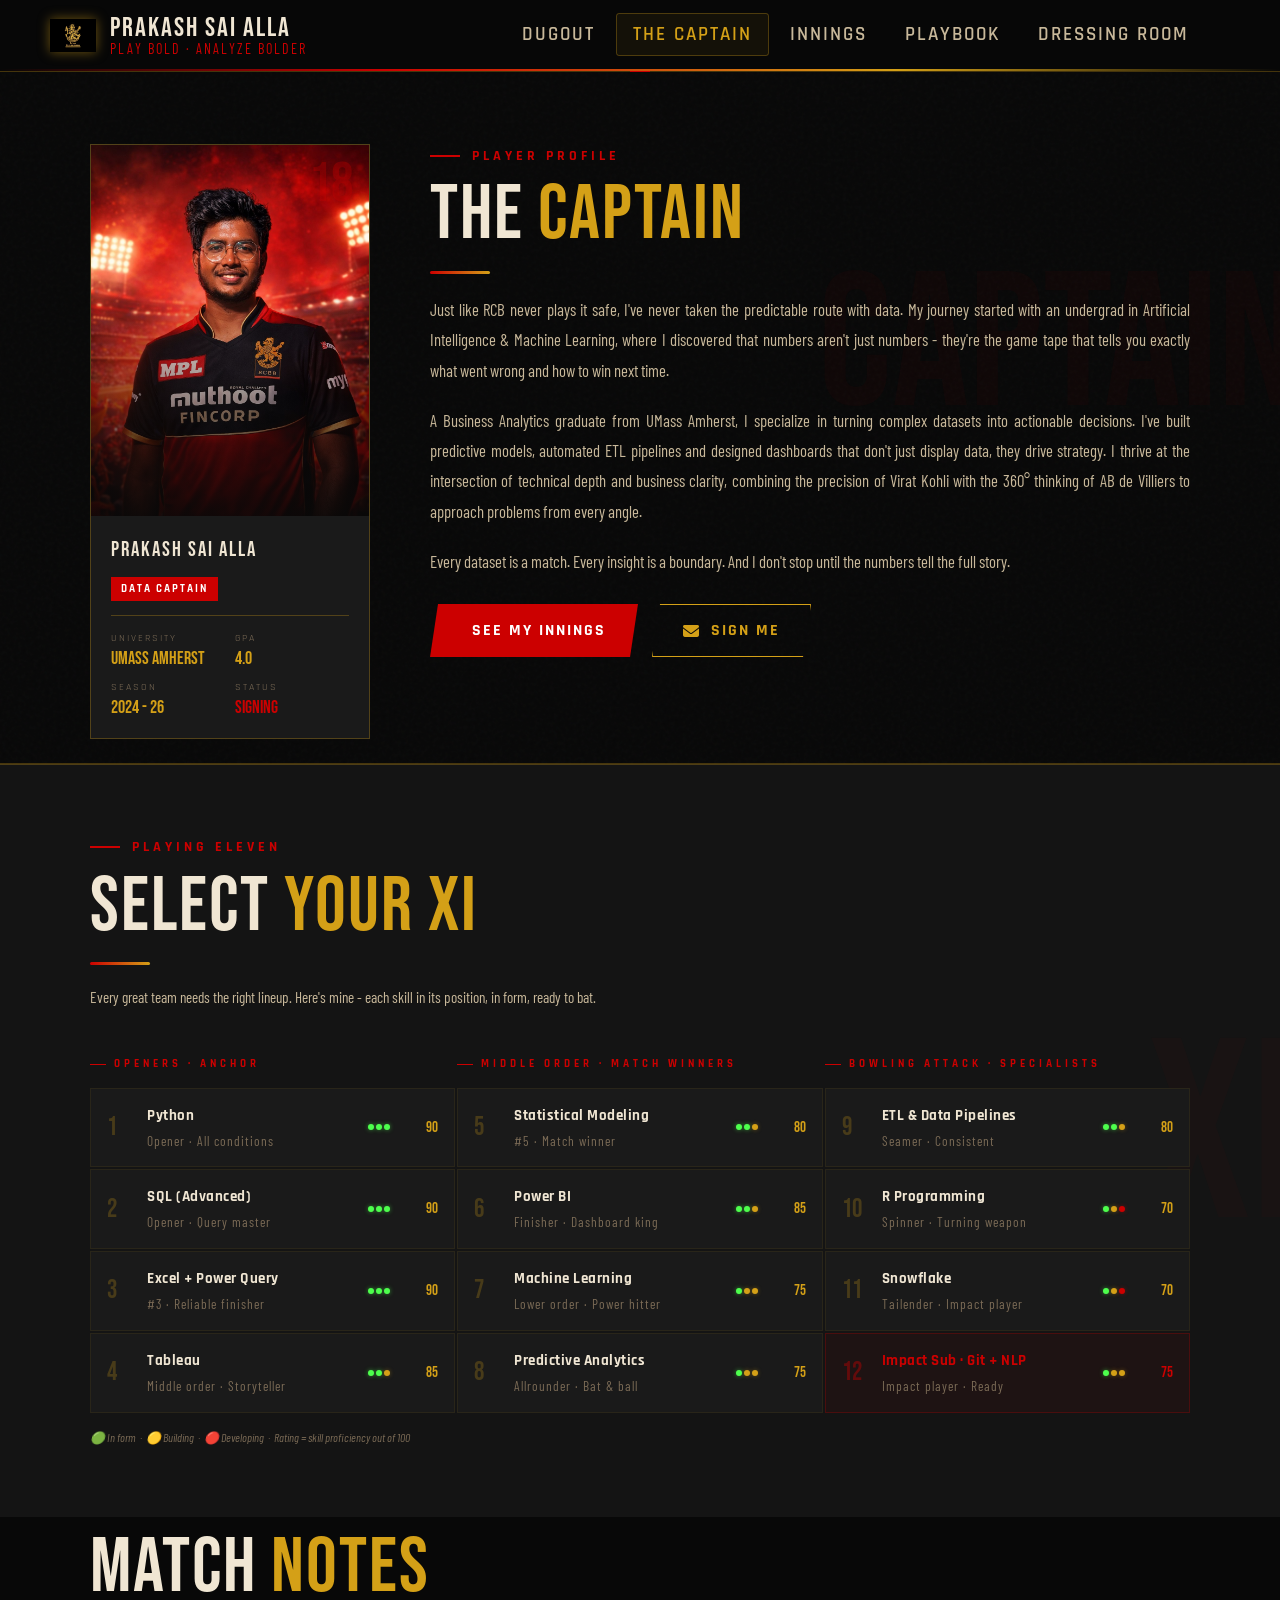
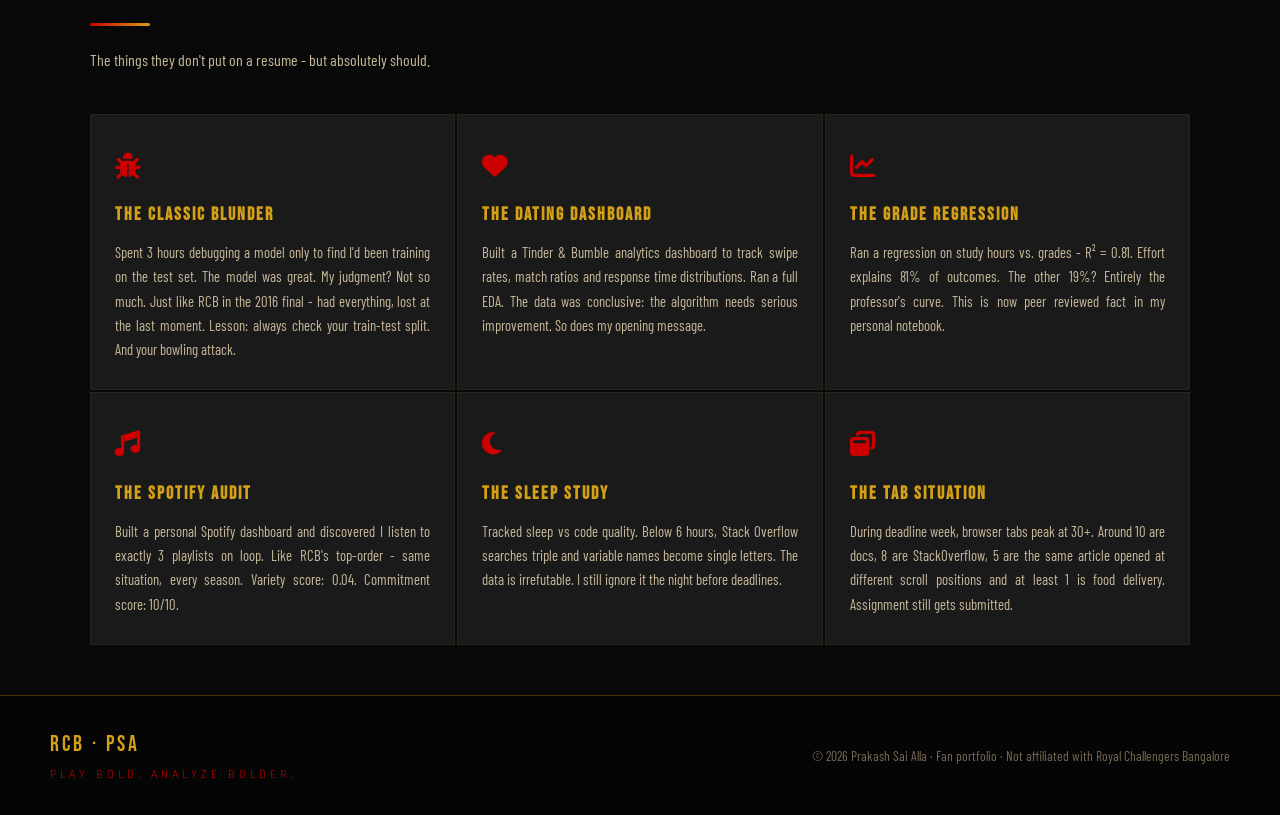
==== commit 7f859468: "update resume" ====
--- a/captain.html
+++ b/captain.html
@@ -374,7 +374,7 @@
         Just like RCB never plays it safe, I've never taken the predictable route with data. My journey started with an undergrad in Artificial Intelligence & Machine Learning, where I discovered that numbers aren't just numbers - they're the game tape that tells you exactly what went wrong and how to win next time.
       </p>
       <p>
-        Now pursuing my Master's in Business Analytics at UMass Amherst, I specialize in turning complex datasets into decisions. I've built predictive models, automated ETL pipelines and designed dashboards that don't just display data - they drive strategy. I thrive at the intersection of technical depth and business clarity - the same obsessive precision Virat Kohli brings to every innings, the same 360° thinking AB de Villiers used to attack from every angle.
+        A Business Analytics graduate from UMass Amherst, I specialize in turning complex datasets into actionable decisions. I've built predictive models, automated ETL pipelines and designed dashboards that don't just display data, they drive strategy. I thrive at the intersection of technical depth and business clarity, combining the precision of Virat Kohli with the 360° thinking of AB de Villiers to approach problems from every angle.
       </p>
       <p>
         Every dataset is a match. Every insight is a boundary. And I don't stop until the numbers tell the full story.
@@ -502,7 +502,7 @@
         <div class="xi-card">
           <div class="xi-number">11</div>
           <div class="xi-info">
-            <div class="xi-skill-name">A/B Testing</div>
+            <div class="xi-skill-name">Snowflake</div>
             <div class="xi-position">Tailender · Impact player</div>
           </div>
           <div class="xi-form"><div class="xi-form-dot form-high"></div><div class="xi-form-dot form-mid"></div><div class="xi-form-dot form-build"></div></div>
